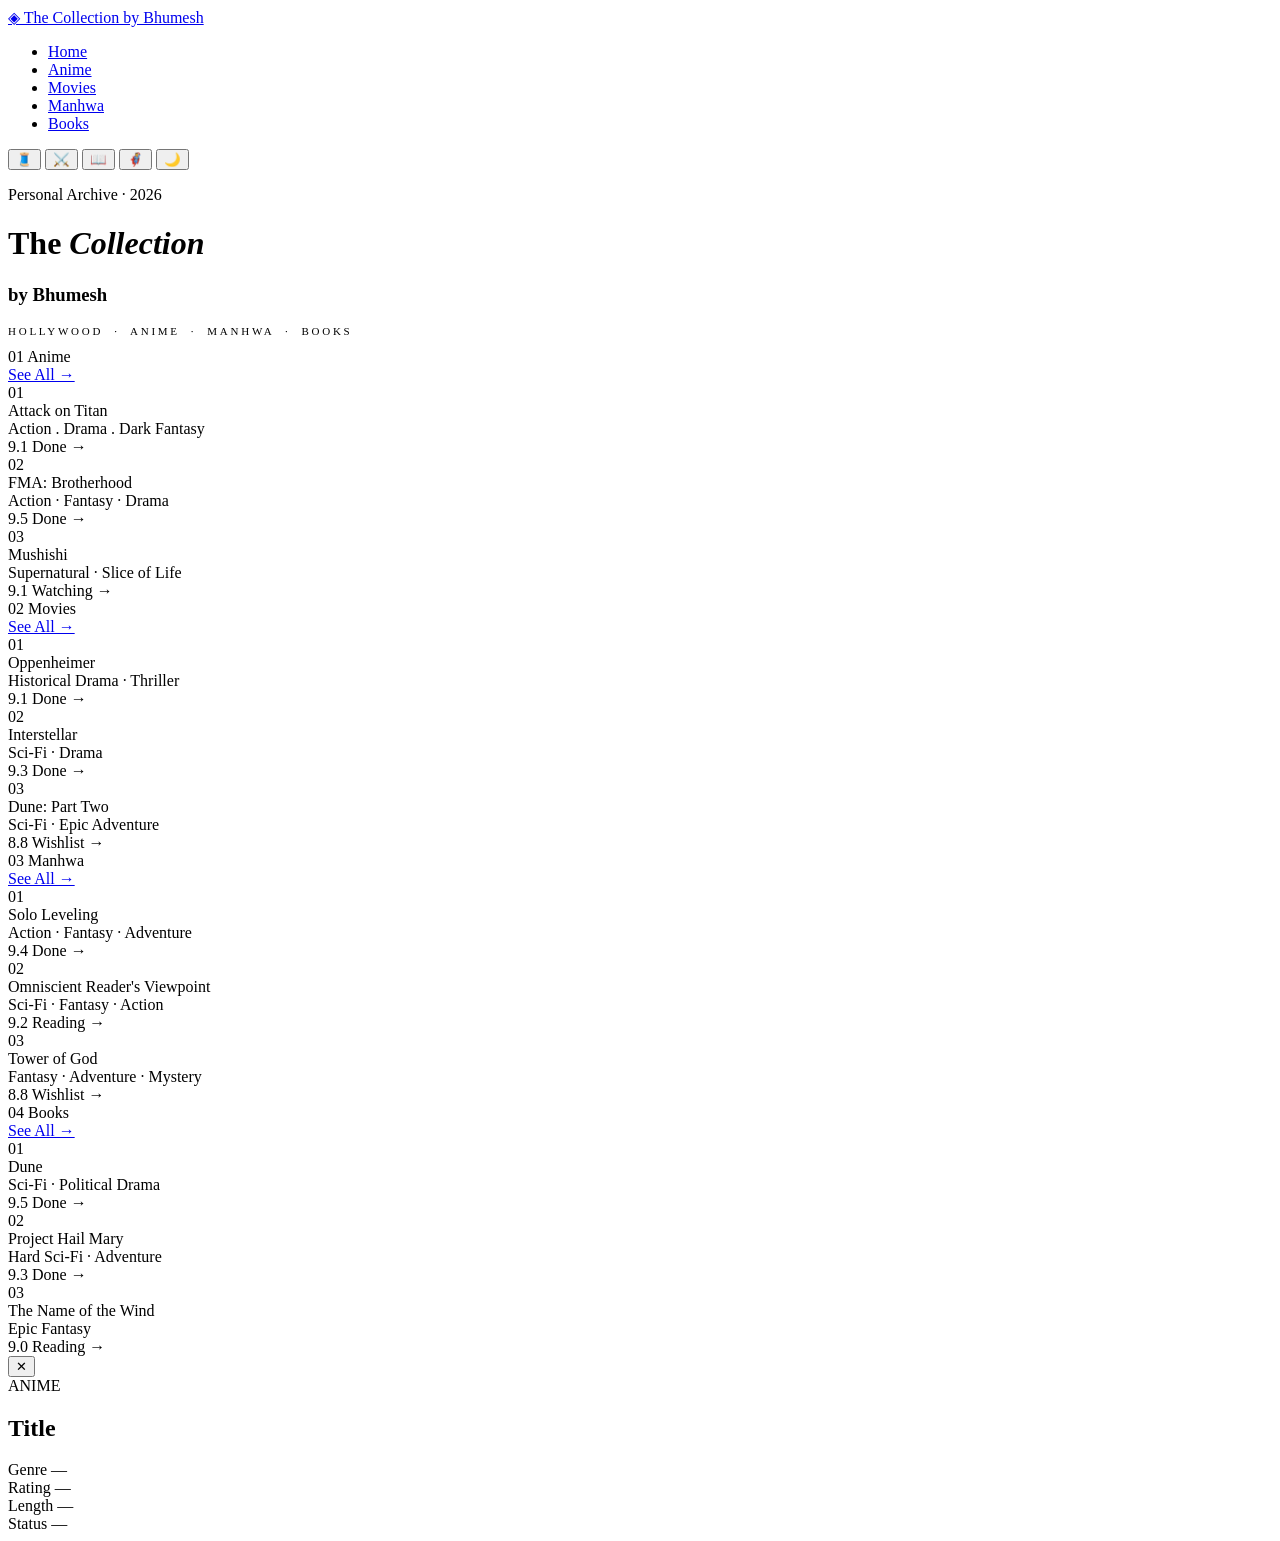
==== index.html @ 94818193 "Initial commit" ====
<!DOCTYPE html>
<html lang="en" data-theme="dressup">
<head>
    <meta charset="UTF-8">
    <meta name="viewport" content="width=device-width, initial-scale=1.0">
    <title>The Collection</title>
    <link rel="stylesheet" href="themes.css">
    <link rel="stylesheet" href="style.css">
</head>
<body>
<div class="bg-orb bg-orb-1"></div>
<div class="bg-orb bg-orb-2"></div>
<div class="bg-orb bg-orb-3"></div>
<div class="noise-layer"></div>

<!-- ── NAVBAR ── -->
<nav class="navbar">
    <a href="index.html" class="nav-brand">◈ The Collection by Bhumesh</a>
    <ul class="nav-links">
        <li><a href="index.html" class="active">Home</a></li>
        <li><a href="anime.html">Anime</a></li>
        <li><a href="movies.html">Movies</a></li>
        <li><a href="manhwa.html">Manhwa</a></li>
        <li><a href="books.html">Books</a></li>
    </ul>
    <div class="theme-switcher">
        <button class="theme-btn active" data-theme="dressup" title="Dress Up Darling">🧵</button>
        <button class="theme-btn" data-theme="solo"    title="Solo Leveling">⚔️</button>
        <button class="theme-btn" data-theme="manga"   title="Manga">📖</button>
        <button class="theme-btn" data-theme="avenger" title="Avenger">🦸</button>
        <button class="theme-btn" data-theme="manhwa"  title="Manhwa">🌙</button>
    </div>
</nav>

<!-- ── HERO ── -->
<div class="page-wrap">
    <div class="page-hero">
        <p class="hero-eyebrow">Personal Archive · 2026</p>
        <h1 class="hero-title">The <em>Collection</em></h1><h3 class="hero-title2">  by Bhumesh</h3>
        <div class="hero-divider"></div>
        <p style="font-family:var(--font-mono);font-size:11px;letter-spacing:0.25em;color:var(--text-muted);text-transform:uppercase;">
            Hollywood &nbsp;·&nbsp; Anime &nbsp;·&nbsp; Manhwa &nbsp;·&nbsp; Books
        </p>
    </div>

    <!-- ══════════════════════════════════
         ANIME SECTION
    ══════════════════════════════════ -->
    <div class="section-block">
        <div class="section-head">
            <div>
                <span class="section-num">01</span>
                <span class="section-name">Anime</span>
            </div>
            <a href="anime.html" class="btn btn-sm"><span>See All →</span></a>
        </div>

        <!-- Top 3 cards — edit data-* attributes to change content -->
        <div class="glass-card media-card" style="cursor:pointer;"
            data-category="ANIME"
            data-title="Attack on Titan"
            data-genre="Action / Drama / Dark Fantasy"
            data-rating="9.1"
            data-episodes="94 Episodes"
            data-status="Completed"
            data-watch=""
            data-read="">
            <div class="card-num">01</div>
            <div class="card-info">
                <div class="card-name">Attack on Titan</div>
                <div class="card-sub">Action . Drama . Dark Fantasy</div>
            </div>
            <div class="card-right">
                <span class="card-score">9.1</span>
                <span class="badge badge-completed">Done</span>
                <span class="card-arrow">→</span>
            </div>
        </div>

        <div class="glass-card media-card"
            data-category="ANIME"
            data-title="Fullmetal Alchemist: Brotherhood"
            data-genre="Action / Fantasy / Drama"
            data-rating="9.5"
            data-episodes="64 Episodes"
            data-status="Completed"
            data-watch=""
            data-read="">
            <div class="card-num">02</div>
            <div class="card-info">
                <div class="card-name">FMA: Brotherhood</div>
                <div class="card-sub">Action · Fantasy · Drama</div>
            </div>
            <div class="card-right">
                <span class="card-score">9.5</span>
                <span class="badge badge-completed">Done</span>
                <span class="card-arrow">→</span>
            </div>
        </div>

        <div class="glass-card media-card"
            data-category="ANIME"
            data-title="Mushishi"
            data-genre="Supernatural / Slice of Life"
            data-rating="9.1"
            data-episodes="46 Episodes"
            data-status="Completed"
            data-watch=""
            data-read="">
            <div class="card-num">03</div>
            <div class="card-info">
                <div class="card-name">Mushishi</div>
                <div class="card-sub">Supernatural · Slice of Life</div>
            </div>
            <div class="card-right">
                <span class="card-score">9.1</span>
                <span class="badge badge-watching">Watching</span>
                <span class="card-arrow">→</span>
            </div>
        </div>
    </div>

    <!-- ══════════════════════════════════
         MOVIES SECTION
    ══════════════════════════════════ -->
    <div class="section-block">
        <div class="section-head">
            <div>
                <span class="section-num">02</span>
                <span class="section-name">Movies</span>
            </div>
            <a href="movies.html" class="btn btn-sm"><span>See All →</span></a>
        </div>

        <div class="glass-card media-card"
            data-category="MOVIE"
            data-title="Oppenheimer"
            data-genre="Historical Drama / Thriller"
            data-rating="9.1"
            data-episodes="Feature Film · 3h 0m"
            data-status="Completed"
            data-watch=""
            data-read="">
            <div class="card-num">01</div>
            <div class="card-info">
                <div class="card-name">Oppenheimer</div>
                <div class="card-sub">Historical Drama · Thriller</div>
            </div>
            <div class="card-right">
                <span class="card-score">9.1</span>
                <span class="badge badge-completed">Done</span>
                <span class="card-arrow">→</span>
            </div>
        </div>

        <div class="glass-card media-card"
            data-category="MOVIE"
            data-title="Interstellar"
            data-genre="Sci-Fi / Drama"
            data-rating="9.3"
            data-episodes="Feature Film · 2h 49m"
            data-status="Completed"
            data-watch=""
            data-read="">
            <div class="card-num">02</div>
            <div class="card-info">
                <div class="card-name">Interstellar</div>
                <div class="card-sub">Sci-Fi · Drama</div>
            </div>
            <div class="card-right">
                <span class="card-score">9.3</span>
                <span class="badge badge-completed">Done</span>
                <span class="card-arrow">→</span>
            </div>
        </div>

        <div class="glass-card media-card"
            data-category="MOVIE"
            data-title="Dune: Part Two"
            data-genre="Sci-Fi / Epic Adventure"
            data-rating="8.8"
            data-episodes="Feature Film · 2h 46m"
            data-status="Wishlist"
            data-watch=""
            data-read="">
            <div class="card-num">03</div>
            <div class="card-info">
                <div class="card-name">Dune: Part Two</div>
                <div class="card-sub">Sci-Fi · Epic Adventure</div>
            </div>
            <div class="card-right">
                <span class="card-score">8.8</span>
                <span class="badge badge-wishlist">Wishlist</span>
                <span class="card-arrow">→</span>
            </div>
        </div>
    </div>

    <!-- ══════════════════════════════════
         MANHWA SECTION
    ══════════════════════════════════ -->
    <div class="section-block">
        <div class="section-head">
            <div>
                <span class="section-num">03</span>
                <span class="section-name">Manhwa</span>
            </div>
            <a href="manhwa.html" class="btn btn-sm"><span>See All →</span></a>
        </div>

        <div class="glass-card media-card"
            data-category="MANHWA"
            data-title="Solo Leveling"
            data-genre="Action / Fantasy / Adventure"
            data-rating="9.4"
            data-episodes="179 Chapters"
            data-status="Completed"
            data-watch=""
            data-read="">
            <div class="card-num">01</div>
            <div class="card-info">
                <div class="card-name">Solo Leveling</div>
                <div class="card-sub">Action · Fantasy · Adventure</div>
            </div>
            <div class="card-right">
                <span class="card-score">9.4</span>
                <span class="badge badge-completed">Done</span>
                <span class="card-arrow">→</span>
            </div>
        </div>

        <div class="glass-card media-card"
            data-category="MANHWA"
            data-title="Omniscient Reader's Viewpoint"
            data-genre="Sci-Fi / Fantasy / Action"
            data-rating="9.2"
            data-episodes="Ongoing"
            data-status="Watching"
            data-watch=""
            data-read="">
            <div class="card-num">02</div>
            <div class="card-info">
                <div class="card-name">Omniscient Reader's Viewpoint</div>
                <div class="card-sub">Sci-Fi · Fantasy · Action</div>
            </div>
            <div class="card-right">
                <span class="card-score">9.2</span>
                <span class="badge badge-watching">Reading</span>
                <span class="card-arrow">→</span>
            </div>
        </div>

        <div class="glass-card media-card"
            data-category="MANHWA"
            data-title="Tower of God"
            data-genre="Fantasy / Adventure / Mystery"
            data-rating="8.8"
            data-episodes="600+ Chapters"
            data-status="Wishlist"
            data-watch=""
            data-read="">
            <div class="card-num">03</div>
            <div class="card-info">
                <div class="card-name">Tower of God</div>
                <div class="card-sub">Fantasy · Adventure · Mystery</div>
            </div>
            <div class="card-right">
                <span class="card-score">8.8</span>
                <span class="badge badge-wishlist">Wishlist</span>
                <span class="card-arrow">→</span>
            </div>
        </div>
    </div>

    <!-- ══════════════════════════════════
         BOOKS SECTION
    ══════════════════════════════════ -->
    <div class="section-block">
        <div class="section-head">
            <div>
                <span class="section-num">04</span>
                <span class="section-name">Books</span>
            </div>
            <a href="books.html" class="btn btn-sm"><span>See All →</span></a>
        </div>

        <div class="glass-card media-card"
            data-category="BOOK"
            data-title="Dune"
            data-genre="Sci-Fi / Political Drama"
            data-rating="9.5"
            data-episodes="412 Pages"
            data-status="Completed"
            data-watch=""
            data-read="">
            <div class="card-num">01</div>
            <div class="card-info">
                <div class="card-name">Dune</div>
                <div class="card-sub">Sci-Fi · Political Drama</div>
            </div>
            <div class="card-right">
                <span class="card-score">9.5</span>
                <span class="badge badge-completed">Done</span>
                <span class="card-arrow">→</span>
            </div>
        </div>

        <div class="glass-card media-card"
            data-category="BOOK"
            data-title="Project Hail Mary"
            data-genre="Hard Sci-Fi / Adventure"
            data-rating="9.3"
            data-episodes="476 Pages"
            data-status="Completed"
            data-watch=""
            data-read="">
            <div class="card-num">02</div>
            <div class="card-info">
                <div class="card-name">Project Hail Mary</div>
                <div class="card-sub">Hard Sci-Fi · Adventure</div>
            </div>
            <div class="card-right">
                <span class="card-score">9.3</span>
                <span class="badge badge-completed">Done</span>
                <span class="card-arrow">→</span>
            </div>
        </div>

        <div class="glass-card media-card"
            data-category="BOOK"
            data-title="The Name of the Wind"
            data-genre="Epic Fantasy"
            data-rating="9.0"
            data-episodes="662 Pages"
            data-status="Watching"
            data-watch=""
            data-read="">
            <div class="card-num">03</div>
            <div class="card-info">
                <div class="card-name">The Name of the Wind</div>
                <div class="card-sub">Epic Fantasy</div>
            </div>
            <div class="card-right">
                <span class="card-score">9.0</span>
                <span class="badge badge-watching">Reading</span>
                <span class="card-arrow">→</span>
            </div>
        </div>
    </div>

</div><!-- /page-wrap -->

<!-- ── DETAIL MODAL ── -->
<div class="modal-backdrop" id="detailModal">
    <div class="modal-box">
        <button class="modal-close" id="modalCloseBtn">✕</button>
        <div class="modal-tag" id="modalTag">ANIME</div>
        <h2 class="modal-title" id="modalTitle">Title</h2>
        <div class="modal-stats">
            <div class="stat-cell">
                <span class="stat-label">Genre</span>
                <span class="stat-val" id="modalGenre">—</span>
            </div>
            <div class="stat-cell">
                <span class="stat-label">Rating</span>
                <span class="stat-val big" id="modalRating">—</span>
            </div>
            <div class="stat-cell">
                <span class="stat-label">Length</span>
                <span class="stat-val" id="modalEpisodes">—</span>
            </div>
            <div class="stat-cell">
                <span class="stat-label">Status</span>
                <span class="stat-val" id="modalStatus">—</span>
            </div>
        </div>
        <div class="modal-actions" id="modalActions"></div>
    </div>
</div>

<script src="app.js"></script>
</body>
</html>
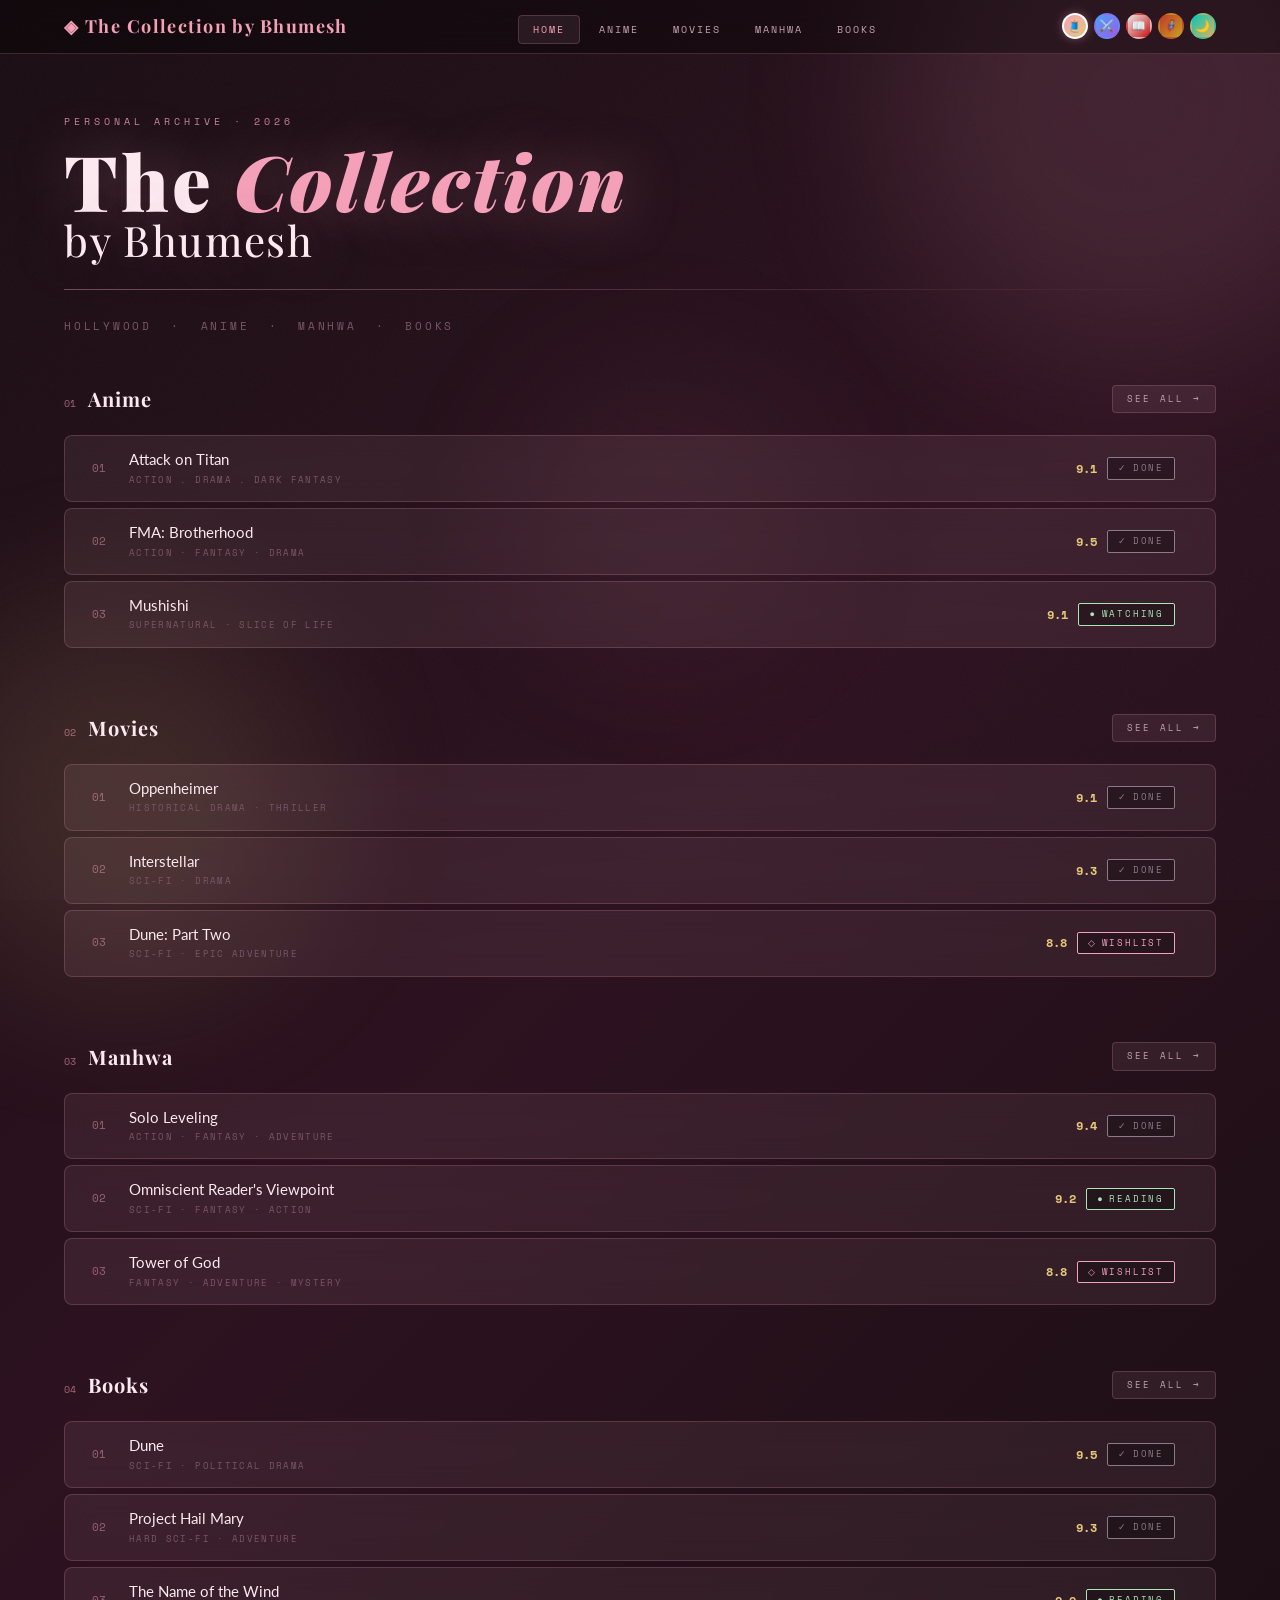
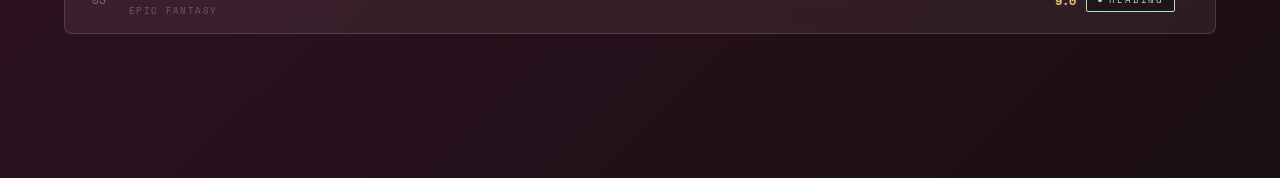
==== commit 1bc448ab: "Update index.html" ====
--- a/index.html
+++ b/index.html
@@ -3,6 +3,7 @@
 <head>
     <meta charset="UTF-8">
     <meta name="viewport" content="width=device-width, initial-scale=1.0">
+    <meta name="description" content="BhumeshVerse is my personal collection of anime, manhwa and movies.">
     <title>The Collection</title>
     <link rel="stylesheet" href="themes.css">
     <link rel="stylesheet" href="style.css">
@@ -380,4 +381,4 @@
 
 <script src="app.js"></script>
 </body>
-</html>+</html>
--- a/themes.css
+++ b/themes.css
@@ -0,0 +1,210 @@
+/* ═══════════════════════════════════════════════════
+   THEMES.CSS — 5 Theme Definitions
+   Apply class to <html> or <body>: theme-dressup | theme-solo | theme-manga | theme-avenger | theme-manhwa
+   Default (no class) = Dress Up Darling
+   ═══════════════════════════════════════════════════ */
+
+/* ────────────────────────────────────────────
+   1. DRESS UP DARLING 🧵
+   Warm rose gold, soft pink, cream whites
+   Font: Playfair Display + Lato
+   ──────────────────────────────────────────── */
+:root, [data-theme="dressup"] {
+    --bg-base:      #1a0e13;
+    --bg-surface:   rgba(255, 180, 200, 0.06);
+    --bg-glass:     rgba(255, 200, 215, 0.08);
+    --bg-glass2:    rgba(255, 180, 195, 0.12);
+    --bg-modal:     rgba(30, 14, 22, 0.95);
+
+    --accent1:      #f4a0b8;   /* soft pink */
+    --accent2:      #e8c87a;   /* gold thread */
+    --accent3:      #c96d8f;   /* deep rose */
+    --accent-glow:  rgba(244, 160, 184, 0.35);
+
+    --text-primary: #fce8ef;
+    --text-secondary:#c4a0b0;
+    --text-muted:   #7a5668;
+
+    --border:       rgba(244, 160, 184, 0.2);
+    --border-hot:   rgba(244, 160, 184, 0.55);
+    --border-glow:  0 0 20px rgba(244, 160, 184, 0.2);
+
+    --status-watch: #a8e6b8;
+    --status-wish:  #f4a0b8;
+    --status-done:  #8a7a8a;
+
+    --font-display: 'Playfair Display', serif;
+    --font-body:    'Lato', sans-serif;
+    --font-mono:    'Space Mono', monospace;
+
+    --gradient-hero: linear-gradient(135deg, #1a0e13 0%, #2d1220 50%, #1a0e13 100%);
+    --gradient-accent: linear-gradient(135deg, var(--accent1), var(--accent3));
+    --particle-color: rgba(244, 160, 184, 0.4);
+
+    --theme-name: "Dress Up Darling";
+    --theme-emoji: "🧵";
+}
+
+/* ────────────────────────────────────────────
+   2. SOLO LEVELING ⚔️
+   Electric blue, dungeon purple, black steel
+   Font: Rajdhani + Exo 2
+   ──────────────────────────────────────────── */
+[data-theme="solo"] {
+    --bg-base:      #050810;
+    --bg-surface:   rgba(30, 100, 255, 0.05);
+    --bg-glass:     rgba(40, 120, 255, 0.08);
+    --bg-glass2:    rgba(50, 130, 255, 0.12);
+    --bg-modal:     rgba(5, 8, 20, 0.96);
+
+    --accent1:      #4d9fff;   /* electric blue */
+    --accent2:      #9b5de5;   /* dungeon purple */
+    --accent3:      #00d4ff;   /* system cyan */
+    --accent-glow:  rgba(77, 159, 255, 0.4);
+
+    --text-primary: #e0eeff;
+    --text-secondary:#7aa8d8;
+    --text-muted:   #3a5070;
+
+    --border:       rgba(77, 159, 255, 0.18);
+    --border-hot:   rgba(77, 159, 255, 0.6);
+    --border-glow:  0 0 25px rgba(77, 159, 255, 0.25);
+
+    --status-watch: #00d4ff;
+    --status-wish:  #9b5de5;
+    --status-done:  #3a5070;
+
+    --font-display: 'Rajdhani', sans-serif;
+    --font-body:    'Exo 2', sans-serif;
+    --font-mono:    'Space Mono', monospace;
+
+    --gradient-hero: linear-gradient(135deg, #050810 0%, #0a1228 50%, #050810 100%);
+    --gradient-accent: linear-gradient(135deg, var(--accent1), var(--accent2));
+    --particle-color: rgba(77, 159, 255, 0.5);
+
+    --theme-name: "Solo Leveling";
+    --theme-emoji: "⚔️";
+}
+
+/* ────────────────────────────────────────────
+   3. MANGA 📖
+   Stark black/white, ink textures, red accent
+   Font: Bebas Neue + Noto Serif JP
+   ──────────────────────────────────────────── */
+[data-theme="manga"] {
+    --bg-base:      #0d0d0d;
+    --bg-surface:   rgba(255, 255, 255, 0.04);
+    --bg-glass:     rgba(255, 255, 255, 0.06);
+    --bg-glass2:    rgba(255, 255, 255, 0.09);
+    --bg-modal:     rgba(10, 10, 10, 0.97);
+
+    --accent1:      #e8e8e8;   /* ink white */
+    --accent2:      #cc1111;   /* manga red */
+    --accent3:      #ff4444;   /* shonen burst */
+    --accent-glow:  rgba(204, 17, 17, 0.35);
+
+    --text-primary: #f0f0f0;
+    --text-secondary:#aaaaaa;
+    --text-muted:   #555555;
+
+    --border:       rgba(255, 255, 255, 0.12);
+    --border-hot:   rgba(204, 17, 17, 0.6);
+    --border-glow:  0 0 20px rgba(204, 17, 17, 0.2);
+
+    --status-watch: #88dd88;
+    --status-wish:  #e8e8e8;
+    --status-done:  #555555;
+
+    --font-display: 'Bebas Neue', cursive;
+    --font-body:    'Crimson Pro', serif;
+    --font-mono:    'Space Mono', monospace;
+
+    --gradient-hero: linear-gradient(135deg, #0d0d0d 0%, #1a1a1a 50%, #0d0d0d 100%);
+    --gradient-accent: linear-gradient(135deg, var(--accent1), var(--accent2));
+    --particle-color: rgba(204, 17, 17, 0.5);
+
+    --theme-name: "Manga";
+    --theme-emoji: "📖";
+}
+
+/* ────────────────────────────────────────────
+   4. AVENGER 🦸
+   Iron red, arc reactor blue, titanium grey
+   Font: Oswald + Barlow Condensed
+   ──────────────────────────────────────────── */
+[data-theme="avenger"] {
+    --bg-base:      #080c10;
+    --bg-surface:   rgba(180, 30, 30, 0.05);
+    --bg-glass:     rgba(180, 30, 30, 0.07);
+    --bg-glass2:    rgba(200, 50, 50, 0.1);
+    --bg-modal:     rgba(8, 12, 16, 0.97);
+
+    --accent1:      #c0392b;   /* iron red */
+    --accent2:      #c8a020;   /* gold armor */
+    --accent3:      #5dade2;   /* arc reactor */
+    --accent-glow:  rgba(192, 57, 43, 0.4);
+
+    --text-primary: #e8e0d8;
+    --text-secondary:#9a8878;
+    --text-muted:   #4a4040;
+
+    --border:       rgba(192, 57, 43, 0.2);
+    --border-hot:   rgba(192, 57, 43, 0.65);
+    --border-glow:  0 0 22px rgba(192, 57, 43, 0.28);
+
+    --status-watch: #5dade2;
+    --status-wish:  #c8a020;
+    --status-done:  #4a4040;
+
+    --font-display: 'Oswald', sans-serif;
+    --font-body:    'Barlow Condensed', sans-serif;
+    --font-mono:    'Space Mono', monospace;
+
+    --gradient-hero: linear-gradient(135deg, #080c10 0%, #14181e 50%, #080c10 100%);
+    --gradient-accent: linear-gradient(135deg, var(--accent1), var(--accent2));
+    --particle-color: rgba(192, 57, 43, 0.5);
+
+    --theme-name: "Avenger";
+    --theme-emoji: "🦸";
+}
+
+/* ────────────────────────────────────────────
+   5. MANHWA 🌙
+   Deep teal, moonlit silver, ocean dark
+   Font: Cinzel + Crimson Pro
+   ──────────────────────────────────────────── */
+[data-theme="manhwa"] {
+    --bg-base:      #060e12;
+    --bg-surface:   rgba(0, 180, 180, 0.05);
+    --bg-glass:     rgba(0, 200, 200, 0.07);
+    --bg-glass2:    rgba(0, 220, 210, 0.1);
+    --bg-modal:     rgba(6, 14, 18, 0.97);
+
+    --accent1:      #00c9b8;   /* teal jade */
+    --accent2:      #7ecfdf;   /* moonlight blue */
+    --accent3:      #e0b060;   /* ancient gold */
+    --accent-glow:  rgba(0, 201, 184, 0.35);
+
+    --text-primary: #d8eeee;
+    --text-secondary:#7aacb0;
+    --text-muted:   #2a5055;
+
+    --border:       rgba(0, 201, 184, 0.18);
+    --border-hot:   rgba(0, 201, 184, 0.55);
+    --border-glow:  0 0 22px rgba(0, 201, 184, 0.22);
+
+    --status-watch: #00c9b8;
+    --status-wish:  #e0b060;
+    --status-done:  #2a5055;
+
+    --font-display: 'Cinzel', serif;
+    --font-body:    'Crimson Pro', serif;
+    --font-mono:    'Space Mono', monospace;
+
+    --gradient-hero: linear-gradient(135deg, #060e12 0%, #0a1820 50%, #060e12 100%);
+    --gradient-accent: linear-gradient(135deg, var(--accent1), var(--accent3));
+    --particle-color: rgba(0, 201, 184, 0.45);
+
+    --theme-name: "Manhwa";
+    --theme-emoji: "🌙";
+}
--- a/style.css
+++ b/style.css
@@ -0,0 +1,180 @@
+/* ═══════════════════════════════════════════════════
+   STYLE.CSS — Glass Morphism Base
+   ═══════════════════════════════════════════════════ */
+@import url('https://fonts.googleapis.com/css2?family=Playfair+Display:ital,wght@0,400;0,700;0,900;1,400&family=Lato:wght@300;400;700&family=Rajdhani:wght@400;600;700&family=Exo+2:wght@300;400;600&family=Bebas+Neue&family=Oswald:wght@400;600;700&family=Barlow+Condensed:wght@300;400;600&family=Cinzel:wght@400;700;900&family=Crimson+Pro:ital,wght@0,300;0,400;1,300&family=Space+Mono:wght@400;700&display=swap');
+
+*, *::before, *::after { margin: 0; padding: 0; box-sizing: border-box; }
+html { scroll-behavior: smooth; }
+
+body {
+    background: var(--bg-base);
+    color: var(--text-primary);
+    font-family: var(--font-body);
+    font-size: 16px;
+    line-height: 1.6;
+    min-height: 100vh;
+    overflow-x: hidden;
+    background-image: var(--gradient-hero);
+    transition: background 0.5s ease, color 0.3s ease;
+}
+
+/* ── BG ORBS ── */
+.bg-orb { position:fixed; border-radius:50%; filter:blur(80px); opacity:0.12; pointer-events:none; z-index:0; animation:orb-float 12s ease-in-out infinite; }
+.bg-orb-1 { width:500px;height:500px; background:var(--accent1); top:-150px;right:-100px; animation-delay:0s; }
+.bg-orb-2 { width:400px;height:400px; background:var(--accent2); bottom:-100px;left:-80px; animation-delay:-4s; }
+.bg-orb-3 { width:300px;height:300px; background:var(--accent3); top:40%;left:40%; opacity:0.07; animation-delay:-8s; }
+@keyframes orb-float { 0%,100%{transform:translateY(0) scale(1)} 50%{transform:translateY(-30px) scale(1.05)} }
+
+.noise-layer { position:fixed;inset:0;pointer-events:none;z-index:1;opacity:0.03;
+  background-image:url("data:image/svg+xml,%3Csvg viewBox='0 0 256 256' xmlns='http://www.w3.org/2000/svg'%3E%3Cfilter id='n'%3E%3CfeTurbulence type='fractalNoise' baseFrequency='0.9' numOctaves='4' stitchTiles='stitch'/%3E%3C/filter%3E%3Crect width='100%25' height='100%25' filter='url(%23n)'/%3E%3C/svg%3E");
+  background-size:200px; }
+
+/* ── GLASS ── */
+.glass { background:var(--bg-glass); backdrop-filter:blur(16px); -webkit-backdrop-filter:blur(16px); border:1px solid var(--border); }
+.glass-heavy { background:var(--bg-glass2); backdrop-filter:blur(24px); -webkit-backdrop-filter:blur(24px); border:1px solid var(--border); }
+.glass-card { background:var(--bg-glass); backdrop-filter:blur(12px); -webkit-backdrop-filter:blur(12px); border:1px solid var(--border); border-radius:12px; transition:all 0.3s cubic-bezier(0.4,0,0.2,1); }
+.glass-card:hover { border-color:var(--border-hot); box-shadow:var(--border-glow),0 8px 32px rgba(0,0,0,0.3); transform:translateY(-2px); }
+
+/* ── NAVBAR ── */
+.navbar { position:sticky;top:0;z-index:100; background:rgba(0,0,0,0.35); backdrop-filter:blur(20px); -webkit-backdrop-filter:blur(20px); border-bottom:1px solid var(--border); padding:12px 5vw; display:flex; align-items:center; justify-content:space-between; gap:16px; flex-wrap:wrap; }
+.nav-brand { font-family:var(--font-display); font-size:18px; font-weight:700; color:var(--accent1); text-decoration:none; letter-spacing:0.08em; }
+.nav-links { display:flex; gap:4px; list-style:none; flex-wrap:wrap; }
+.nav-links a { font-family:var(--font-mono); font-size:10px; letter-spacing:0.2em; text-transform:uppercase; text-decoration:none; color:var(--text-secondary); padding:6px 14px; border:1px solid transparent; border-radius:4px; transition:all 0.2s ease; }
+.nav-links a:hover, .nav-links a.active { color:var(--accent1); border-color:var(--border); background:var(--bg-glass); }
+
+/* ── THEME SWITCHER ── */
+.theme-switcher { display:flex; gap:6px; align-items:center; }
+.theme-btn { width:26px;height:26px; border-radius:50%; border:2px solid transparent; cursor:pointer; font-size:12px; display:flex;align-items:center;justify-content:center; transition:all 0.2s ease; }
+.theme-btn:hover { transform:scale(1.2); }
+.theme-btn.active { border-color:white; box-shadow:0 0 10px var(--accent-glow); }
+.theme-btn[data-theme="dressup"] { background:linear-gradient(135deg,#f4a0b8,#e8c87a); }
+.theme-btn[data-theme="solo"]    { background:linear-gradient(135deg,#4d9fff,#9b5de5); }
+.theme-btn[data-theme="manga"]   { background:linear-gradient(135deg,#e8e8e8,#cc1111); }
+.theme-btn[data-theme="avenger"] { background:linear-gradient(135deg,#c0392b,#c8a020); }
+.theme-btn[data-theme="manhwa"]  { background:linear-gradient(135deg,#00c9b8,#e0b060); }
+
+/* ── BUTTONS ── */
+.btn { display:inline-flex;align-items:center;gap:8px; font-family:var(--font-mono);font-size:10px;letter-spacing:0.25em;text-transform:uppercase;text-decoration:none; padding:10px 22px; border:1px solid var(--border); border-radius:4px; background:var(--bg-glass); color:var(--text-secondary); cursor:pointer; transition:all 0.25s ease; position:relative;overflow:hidden; }
+.btn:hover { color:var(--text-primary); border-color:var(--border-hot); box-shadow:var(--border-glow); }
+.btn-primary { background:var(--gradient-accent); border-color:transparent; color:#fff !important; }
+.btn-primary:hover { box-shadow:var(--border-glow),0 4px 20px rgba(0,0,0,0.3); transform:translateY(-1px); }
+.btn-sm { padding:6px 14px;font-size:9px; }
+.btn-lg { padding:14px 32px;font-size:11px; }
+
+/* ── BADGES ── */
+.badge { display:inline-flex;align-items:center;gap:5px; font-family:var(--font-mono);font-size:9px;letter-spacing:0.2em;text-transform:uppercase; padding:3px 10px; border-radius:2px; border:1px solid currentColor; }
+.badge-watching { color:var(--status-watch);border-color:var(--status-watch);background:rgba(0,0,0,0.3); }
+.badge-wishlist  { color:var(--status-wish);border-color:var(--status-wish);background:rgba(0,0,0,0.3); }
+.badge-completed { color:var(--status-done);border-color:var(--status-done);background:rgba(0,0,0,0.3); }
+.badge-watching::before { content:'●'; animation:pulse-dot 1.5s ease-in-out infinite; }
+.badge-wishlist::before  { content:'◇'; }
+.badge-completed::before { content:'✓'; }
+@keyframes pulse-dot { 0%,100%{opacity:1} 50%{opacity:0.3} }
+
+/* ── MODAL ── */
+.modal-backdrop { position:fixed;inset:0; background:rgba(0,0,0,0.8); backdrop-filter:blur(10px); z-index:500; display:flex;align-items:center;justify-content:center; padding:24px; opacity:0;pointer-events:none; transition:opacity 0.3s ease; }
+.modal-backdrop.open { opacity:1;pointer-events:all; }
+.modal-box { background:var(--bg-modal); border:1px solid var(--border); border-top:3px solid var(--accent1); border-radius:12px; padding:48px 44px 40px; max-width:560px;width:100%; position:relative; transform:translateY(20px) scale(0.97); transition:transform 0.35s cubic-bezier(0.4,0,0.2,1); box-shadow:0 40px 80px rgba(0,0,0,0.6),var(--border-glow); }
+.modal-backdrop.open .modal-box { transform:translateY(0) scale(1); }
+.modal-close { position:absolute;top:16px;right:18px; background:transparent;border:1px solid var(--border); color:var(--text-muted);cursor:pointer; width:28px;height:28px;border-radius:4px; font-family:var(--font-mono);font-size:11px; display:flex;align-items:center;justify-content:center; transition:all 0.2s ease; }
+.modal-close:hover { border-color:var(--accent1);color:var(--accent1); }
+.modal-tag { font-family:var(--font-mono);font-size:9px;letter-spacing:0.4em;text-transform:uppercase; color:var(--accent1);margin-bottom:10px; }
+.modal-title { font-family:var(--font-display);font-size:clamp(22px,4vw,32px);font-weight:700; color:var(--text-primary);margin-bottom:28px;line-height:1.2; }
+.modal-stats { display:grid;grid-template-columns:1fr 1fr; gap:1px;background:var(--border); border:1px solid var(--border);border-radius:8px;overflow:hidden; margin-bottom:28px; }
+.stat-cell { background:var(--bg-modal);padding:14px 18px;display:flex;flex-direction:column;gap:4px; }
+.stat-label { font-family:var(--font-mono);font-size:9px;letter-spacing:0.3em;text-transform:uppercase;color:var(--text-muted); }
+.stat-val { font-family:var(--font-body);font-size:14px;color:var(--text-primary); }
+.stat-val.big { font-family:var(--font-mono);font-size:24px;font-weight:700;color:var(--accent2); }
+.modal-actions { display:flex;gap:10px;flex-wrap:wrap; }
+
+/* ── SORT & FILTER ── */
+.sort-bar { display:flex;gap:8px;flex-wrap:wrap;align-items:center;padding:16px 0; }
+.sort-btn { font-family:var(--font-mono);font-size:9px;letter-spacing:0.2em;text-transform:uppercase; padding:6px 14px;border:1px solid var(--border); background:var(--bg-glass);color:var(--text-muted); cursor:pointer;border-radius:4px;transition:all 0.2s ease; }
+.sort-btn:hover,.sort-btn.active { color:var(--accent1);border-color:var(--border-hot);background:var(--bg-glass2); }
+.filter-tabs { display:flex;gap:4px; border-bottom:1px solid var(--border); margin-bottom:24px; }
+.filter-tab { font-family:var(--font-mono);font-size:10px;letter-spacing:0.25em;text-transform:uppercase; padding:10px 20px; background:transparent;border:none; color:var(--text-muted);cursor:pointer; border-bottom:2px solid transparent;margin-bottom:-1px; transition:all 0.2s ease; }
+.filter-tab:hover { color:var(--text-secondary); }
+.filter-tab.active { color:var(--accent1);border-bottom-color:var(--accent1); }
+
+/* ── LAYOUT ── */
+.page-wrap { position:relative;z-index:2;padding:0 5vw 80px;max-width:1400px;margin:0 auto; }
+.page-hero { padding:60px 0 48px; }
+.hero-eyebrow { font-family:var(--font-mono);font-size:10px;letter-spacing:0.4em;text-transform:uppercase; color:var(--accent1);margin-bottom:12px;opacity:0.8; }
+.hero-title { font-family:var(--font-display);font-size:clamp(38px,6vw,80px);font-weight:900;line-height:1;letter-spacing:0.04em;color:var(--text-primary);text-shadow:0 0 60px var(--accent-glow); }
+.hero-title em { font-style:italic;color:var(--accent1); }
+.hero-title2 { font-family:var(--font-display);font-size:clamp(20px,4vw,42px);font-weight:450;line-height:1;letter-spacing:0.04em;color:var(--text-primary);text-shadow:0 0 60px var(--accent-glow); }
+.hero-title2 em { font-style:italic;color:var(--accent1); }
+
+.hero-divider { height:1px;background:linear-gradient(90deg,var(--accent1),transparent);opacity:0.4;margin:28px 0; }
+.section-block { margin-bottom:64px; }
+.section-head { display:flex;align-items:center;justify-content:space-between;margin-bottom:20px;flex-wrap:wrap;gap:12px; }
+.section-name { font-family:var(--font-display);font-size:20px;font-weight:700;color:var(--text-primary);letter-spacing:0.05em; }
+.section-num { font-family:var(--font-mono);font-size:10px;color:var(--accent1);opacity:0.6;margin-right:8px; }
+
+/* ── MEDIA CARD (home top-3) ── */
+.media-card { display:grid;grid-template-columns:32px 1fr auto;align-items:center;gap:14px;padding:14px 18px;cursor:pointer;position:relative;overflow:hidden;border-radius:8px;margin-bottom:6px; }
+.media-card::before { content:'';position:absolute;left:0;top:0;width:3px;height:100%;background:var(--gradient-accent);opacity:0;transition:opacity 0.25s ease; }
+.media-card:hover::before { opacity:1; }
+.card-num { font-family:var(--font-mono);font-size:11px;color:var(--accent1);opacity:0.5;text-align:center; }
+.card-info { flex:1; }
+.card-name { font-family:var(--font-body);font-size:15px;font-weight:400;color:var(--text-primary);transition:color 0.2s ease;line-height:1.3; }
+.media-card:hover .card-name { color:var(--accent1); }
+.card-sub { font-family:var(--font-mono);font-size:9px;letter-spacing:0.15em;text-transform:uppercase;color:var(--text-muted);margin-top:3px; }
+.card-right { display:flex;align-items:center;gap:10px; }
+.card-score { font-family:var(--font-mono);font-size:12px;color:var(--accent2);font-weight:700; }
+.card-arrow { font-size:12px;color:var(--accent1);opacity:0;transform:translateX(-6px);transition:all 0.25s ease; }
+.media-card:hover .card-arrow { opacity:1;transform:translateX(0); }
+
+/* ── FULL CARD (list pages) ── */
+.full-card { display:grid;grid-template-columns:40px 1fr auto;align-items:start;gap:16px;padding:18px 22px;border-radius:10px;margin-bottom:8px;cursor:pointer;position:relative;overflow:hidden; }
+.full-card::before { content:'';position:absolute;left:0;top:0;width:3px;height:100%;background:var(--gradient-accent);opacity:0;transition:opacity 0.25s ease; }
+.full-card:hover::before { opacity:1; }
+.full-card-rank { font-family:var(--font-mono);font-size:18px;font-weight:700;color:var(--accent1);opacity:0.35;line-height:1;padding-top:4px; }
+.full-card-title { font-family:var(--font-display);font-size:17px;font-weight:700;color:var(--text-primary);transition:color 0.2s ease;margin-bottom:6px; }
+.full-card:hover .full-card-title { color:var(--accent1); }
+.full-card-meta { display:flex;flex-wrap:wrap;gap:8px;margin-bottom:8px; }
+.meta-chip { font-family:var(--font-mono);font-size:9px;letter-spacing:0.15em;text-transform:uppercase;padding:2px 8px;border:1px solid var(--border);border-radius:2px;color:var(--text-muted); }
+.full-card-right { display:flex;flex-direction:column;align-items:flex-end;gap:8px;min-width:60px; }
+.full-score { font-family:var(--font-mono);font-size:22px;font-weight:700;color:var(--accent2);line-height:1; }
+.full-score-sub { font-family:var(--font-mono);font-size:9px;color:var(--text-muted);letter-spacing:0.1em; }
+
+/* ── SEARCH ── */
+.search-wrap { position:relative;margin-bottom:20px; }
+.search-input { width:100%;font-family:var(--font-mono);font-size:12px;letter-spacing:0.1em; padding:12px 18px 12px 44px;background:var(--bg-glass);border:1px solid var(--border);border-radius:8px;color:var(--text-primary);outline:none;transition:all 0.25s ease; }
+.search-input::placeholder { color:var(--text-muted); }
+.search-input:focus { border-color:var(--border-hot);box-shadow:var(--border-glow); }
+.search-icon { position:absolute;left:14px;top:50%;transform:translateY(-50%);color:var(--text-muted);font-size:14px;pointer-events:none; }
+
+/* ── MISC ── */
+::-webkit-scrollbar { width:4px; }
+::-webkit-scrollbar-track { background:var(--bg-base); }
+::-webkit-scrollbar-thumb { background:var(--accent1);opacity:0.5;border-radius:4px; }
+::selection { background:var(--accent-glow);color:var(--text-primary); }
+
+@keyframes fadeUp { from{opacity:0;transform:translateY(16px)} to{opacity:1;transform:translateY(0)} }
+@keyframes fadeIn { from{opacity:0} to{opacity:1} }
+.anim-up { animation:fadeUp 0.5s ease both; }
+@keyframes ripple { to{transform:scale(3);opacity:0} }
+
+.empty-state { text-align:center;padding:60px 20px;color:var(--text-muted); }
+.empty-state .empty-icon { font-size:48px;margin-bottom:16px; }
+.empty-state p { font-family:var(--font-mono);font-size:11px;letter-spacing:0.2em;text-transform:uppercase; }
+
+/* Genre chips */
+.genre-action   { color:#ff6b6b;border-color:rgba(255,107,107,0.3) !important; }
+.genre-fantasy  { color:#a78bfa;border-color:rgba(167,139,250,0.3) !important; }
+.genre-drama    { color:#60a5fa;border-color:rgba(96,165,250,0.3) !important; }
+.genre-scifi    { color:#34d399;border-color:rgba(52,211,153,0.3) !important; }
+.genre-romance  { color:#f9a8d4;border-color:rgba(249,168,212,0.3) !important; }
+.genre-thriller { color:#fbbf24;border-color:rgba(251,191,36,0.3) !important; }
+.genre-horror   { color:#f87171;border-color:rgba(248,113,113,0.3) !important; }
+.genre-comedy   { color:#86efac;border-color:rgba(134,239,172,0.3) !important; }
+
+@media (max-width:768px) {
+    .nav-links { display:none; }
+    .modal-box { padding:36px 22px 28px; }
+    .modal-stats { grid-template-columns:1fr; }
+    .full-card { grid-template-columns:32px 1fr; }
+    .full-card-right { display:none; }
+    .page-wrap { padding:0 4vw 60px; }
+}
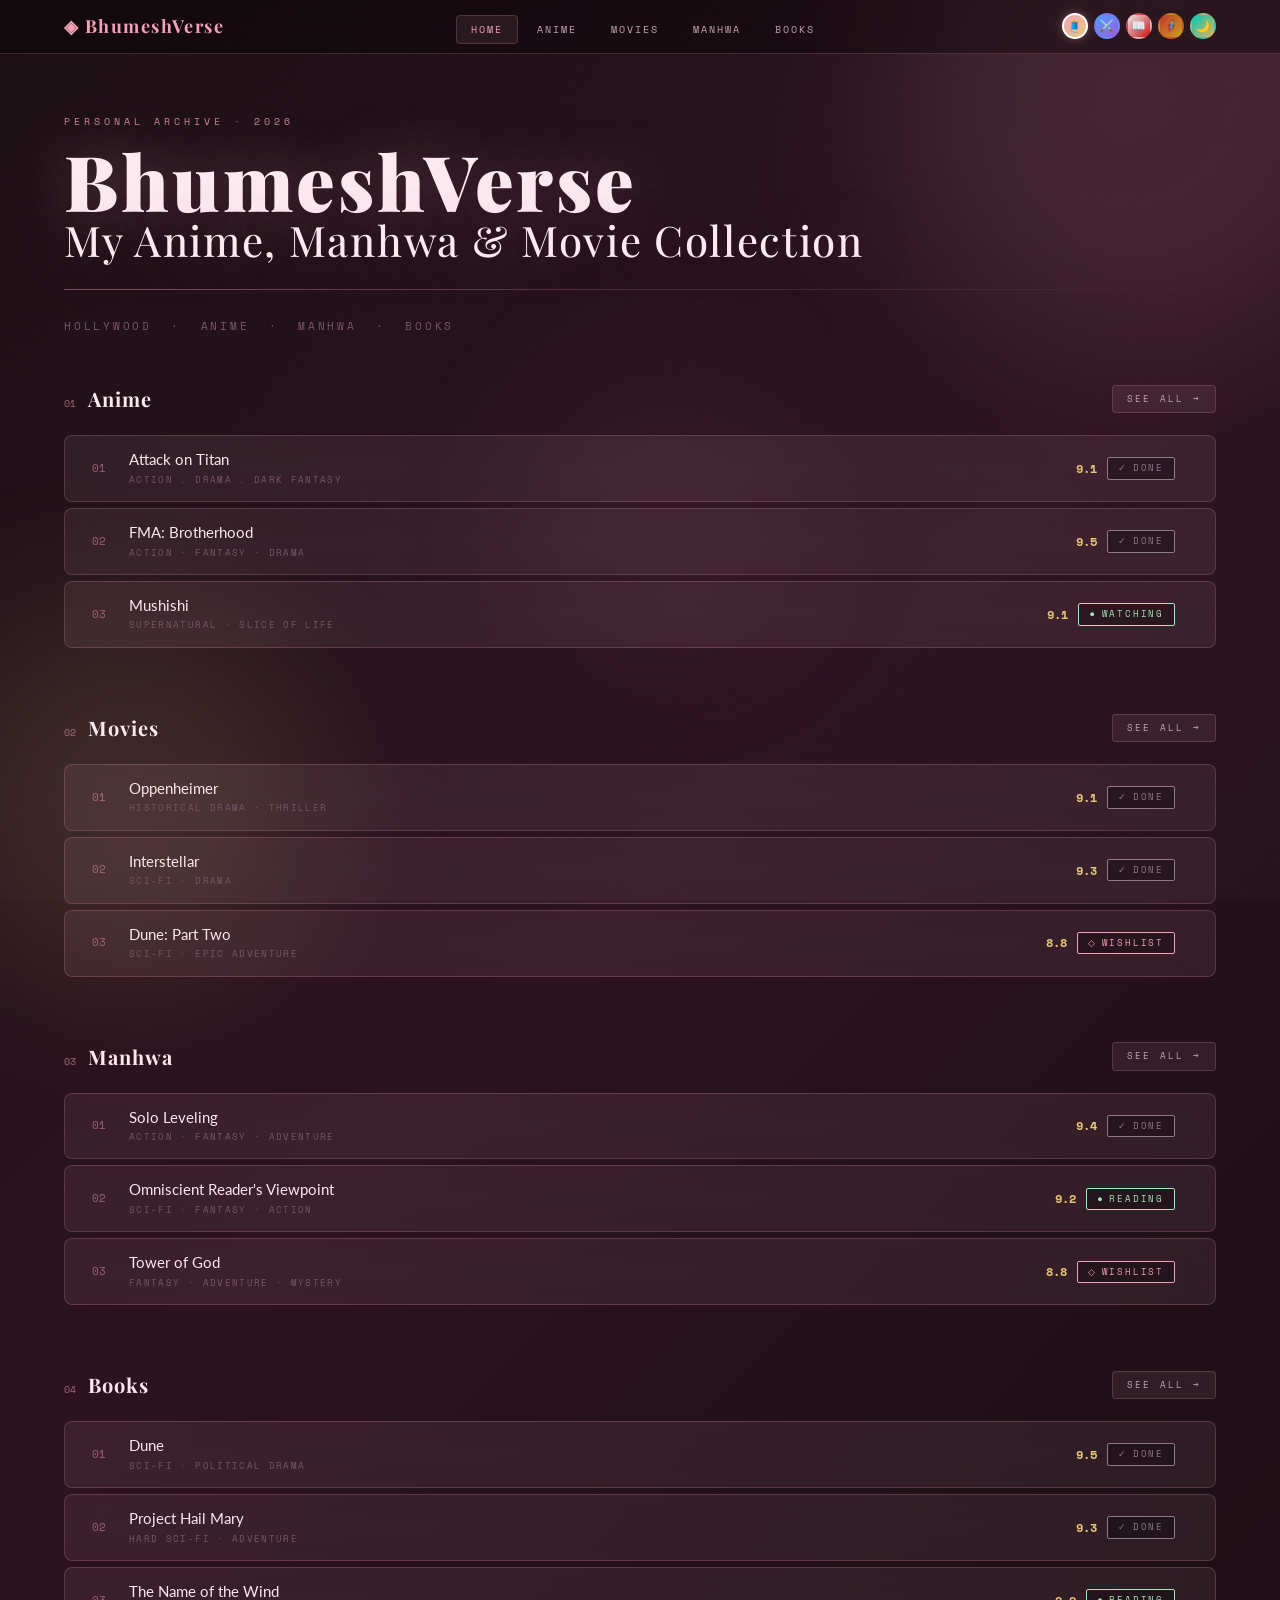
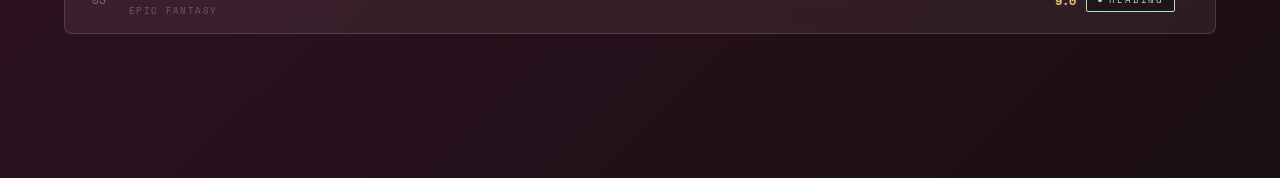
==== commit cfd7536a: "Update index.html" ====
--- a/index.html
+++ b/index.html
@@ -3,8 +3,8 @@
 <head>
     <meta charset="UTF-8">
     <meta name="viewport" content="width=device-width, initial-scale=1.0">
-    <meta name="description" content="BhumeshVerse is my personal collection of anime, manhwa and movies.">
-    <title>The Collection</title>
+    <meta name="description" content="BhumeshVerse is my personal collection of anime, manhwa, movies and books. Discover my favorites and recommendations.">
+    <title>BhumeshVerse - Anime, Manhwa & Movie Collection</title>    
     <link rel="stylesheet" href="themes.css">
     <link rel="stylesheet" href="style.css">
 </head>
@@ -16,7 +16,7 @@
 
 <!-- ── NAVBAR ── -->
 <nav class="navbar">
-    <a href="index.html" class="nav-brand">◈ The Collection by Bhumesh</a>
+    <a href="index.html" class="nav-brand">◈ BhumeshVerse</a>
     <ul class="nav-links">
         <li><a href="index.html" class="active">Home</a></li>
         <li><a href="anime.html">Anime</a></li>
@@ -37,7 +37,7 @@
 <div class="page-wrap">
     <div class="page-hero">
         <p class="hero-eyebrow">Personal Archive · 2026</p>
-        <h1 class="hero-title">The <em>Collection</em></h1><h3 class="hero-title2">  by Bhumesh</h3>
+        <h1 class="hero-title">BhumeshVerse</em></h1><h3 class="hero-title2">My Anime, Manhwa & Movie Collection</h3>
         <div class="hero-divider"></div>
         <p style="font-family:var(--font-mono);font-size:11px;letter-spacing:0.25em;color:var(--text-muted);text-transform:uppercase;">
             Hollywood &nbsp;·&nbsp; Anime &nbsp;·&nbsp; Manhwa &nbsp;·&nbsp; Books
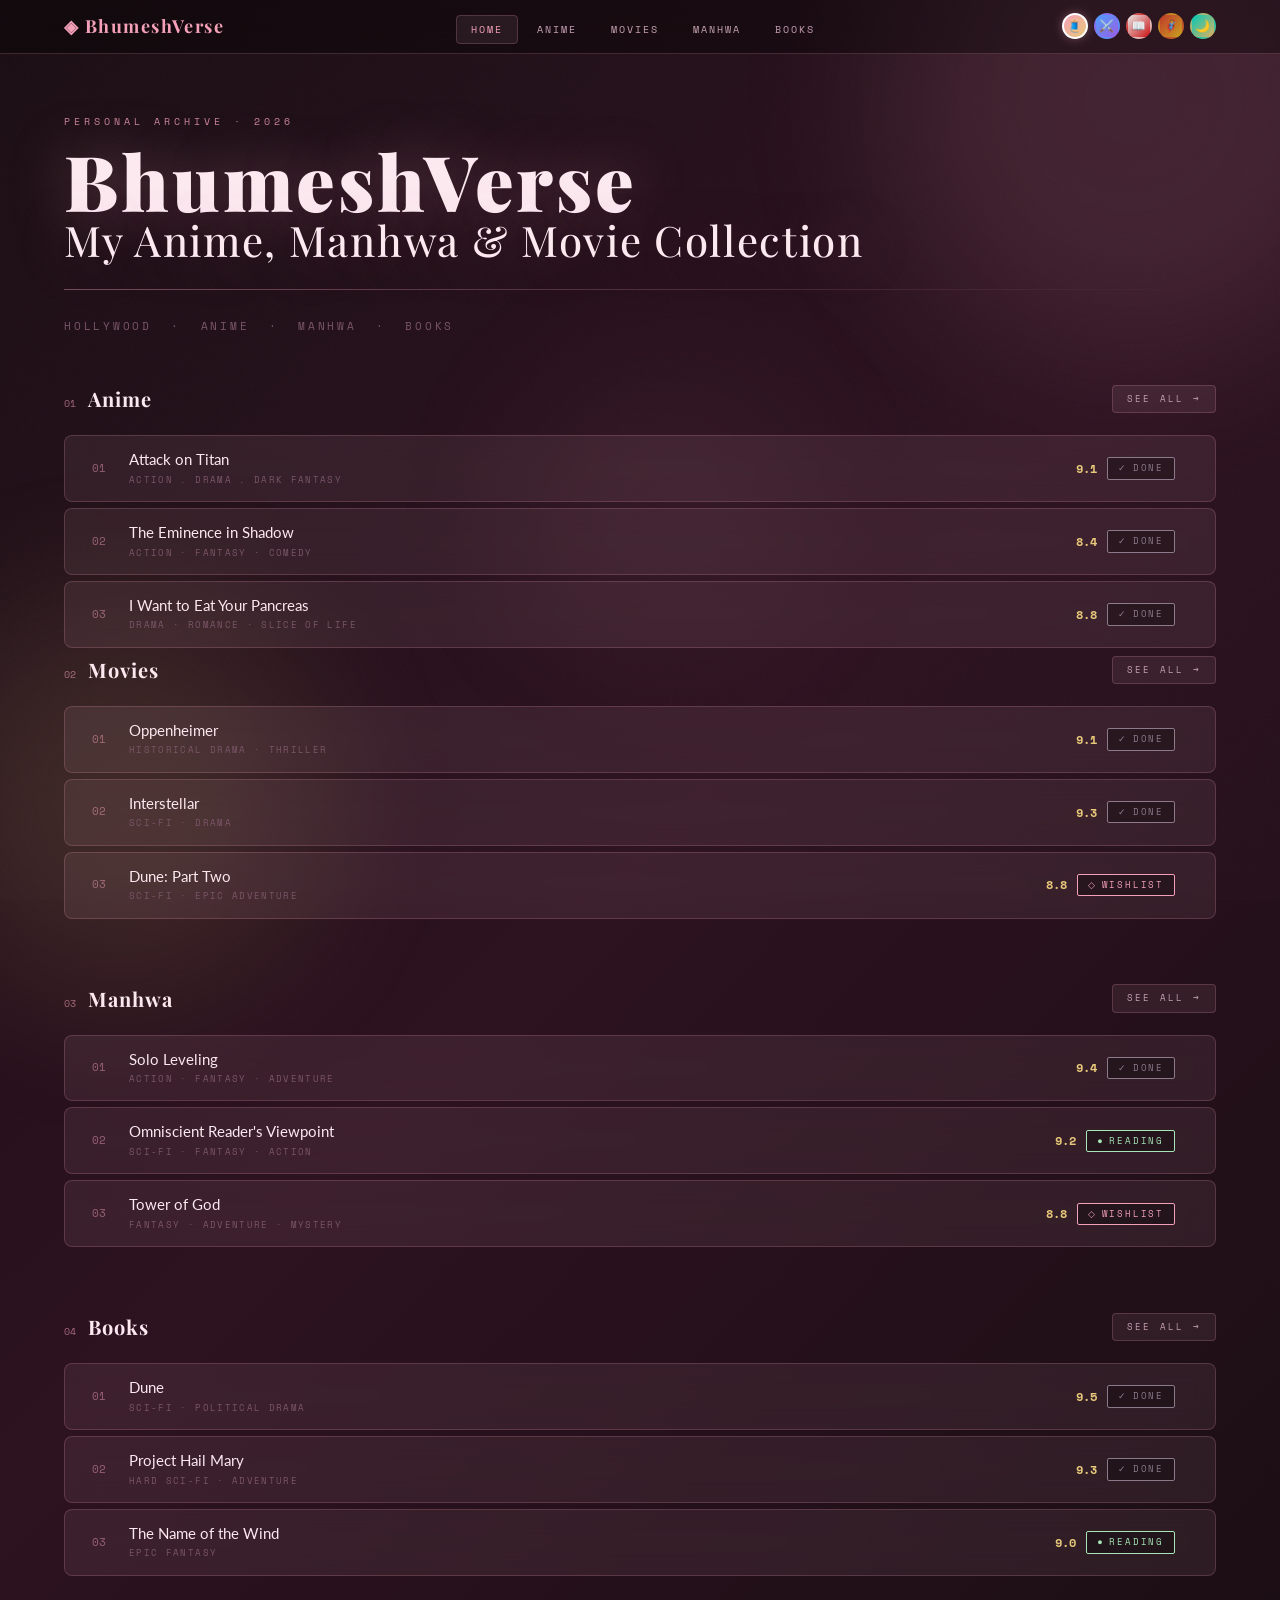
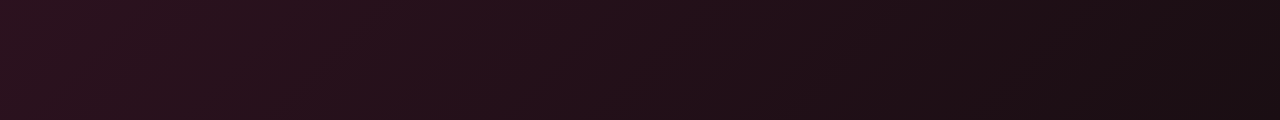
==== commit 4297fca1: "Update anime and movie details in index.html" ====
--- a/index.html
+++ b/index.html
@@ -77,23 +77,22 @@
                 <span class="card-arrow">→</span>
             </div>
         </div>
-
-        <div class="glass-card media-card"
+<div class="glass-card media-card"
             data-category="ANIME"
-            data-title="Fullmetal Alchemist: Brotherhood"
-            data-genre="Action / Fantasy / Drama"
-            data-rating="9.5"
-            data-episodes="64 Episodes"
+            data-title="The Eminence in Shadow"
+            data-genre="Action / Fantasy / Comedy"
+            data-rating="8.4"
+            data-episodes="32 Episodes"
             data-status="Completed"
             data-watch=""
             data-read="">
             <div class="card-num">02</div>
             <div class="card-info">
-                <div class="card-name">FMA: Brotherhood</div>
-                <div class="card-sub">Action · Fantasy · Drama</div>
-            </div>
-            <div class="card-right">
-                <span class="card-score">9.5</span>
+                <div class="card-name">The Eminence in Shadow</div>
+                <div class="card-sub">Action · Fantasy · Comedy</div>
+            </div>
+            <div class="card-right">
+                <span class="card-score">8.4</span>
                 <span class="badge badge-completed">Done</span>
                 <span class="card-arrow">→</span>
             </div>
@@ -101,26 +100,24 @@
 
         <div class="glass-card media-card"
             data-category="ANIME"
-            data-title="Mushishi"
-            data-genre="Supernatural / Slice of Life"
-            data-rating="9.1"
-            data-episodes="46 Episodes"
+            data-title="I Want to Eat Your Pancreas"
+            data-genre="Drama / Romance / Slice of Life"
+            data-rating="8.8"
+            data-episodes="1 Movie"
             data-status="Completed"
             data-watch=""
             data-read="">
             <div class="card-num">03</div>
             <div class="card-info">
-                <div class="card-name">Mushishi</div>
-                <div class="card-sub">Supernatural · Slice of Life</div>
-            </div>
-            <div class="card-right">
-                <span class="card-score">9.1</span>
-                <span class="badge badge-watching">Watching</span>
-                <span class="card-arrow">→</span>
-            </div>
-        </div>
-    </div>
-
+                <div class="card-name">I Want to Eat Your Pancreas</div>
+                <div class="card-sub">Drama · Romance · Slice of Life</div>
+            </div>
+            <div class="card-right">
+                <span class="card-score">8.8</span>
+                <span class="badge badge-completed">Done</span>
+                <span class="card-arrow">→</span>
+            </div>
+        </div>
     <!-- ══════════════════════════════════
          MOVIES SECTION
     ══════════════════════════════════ -->
